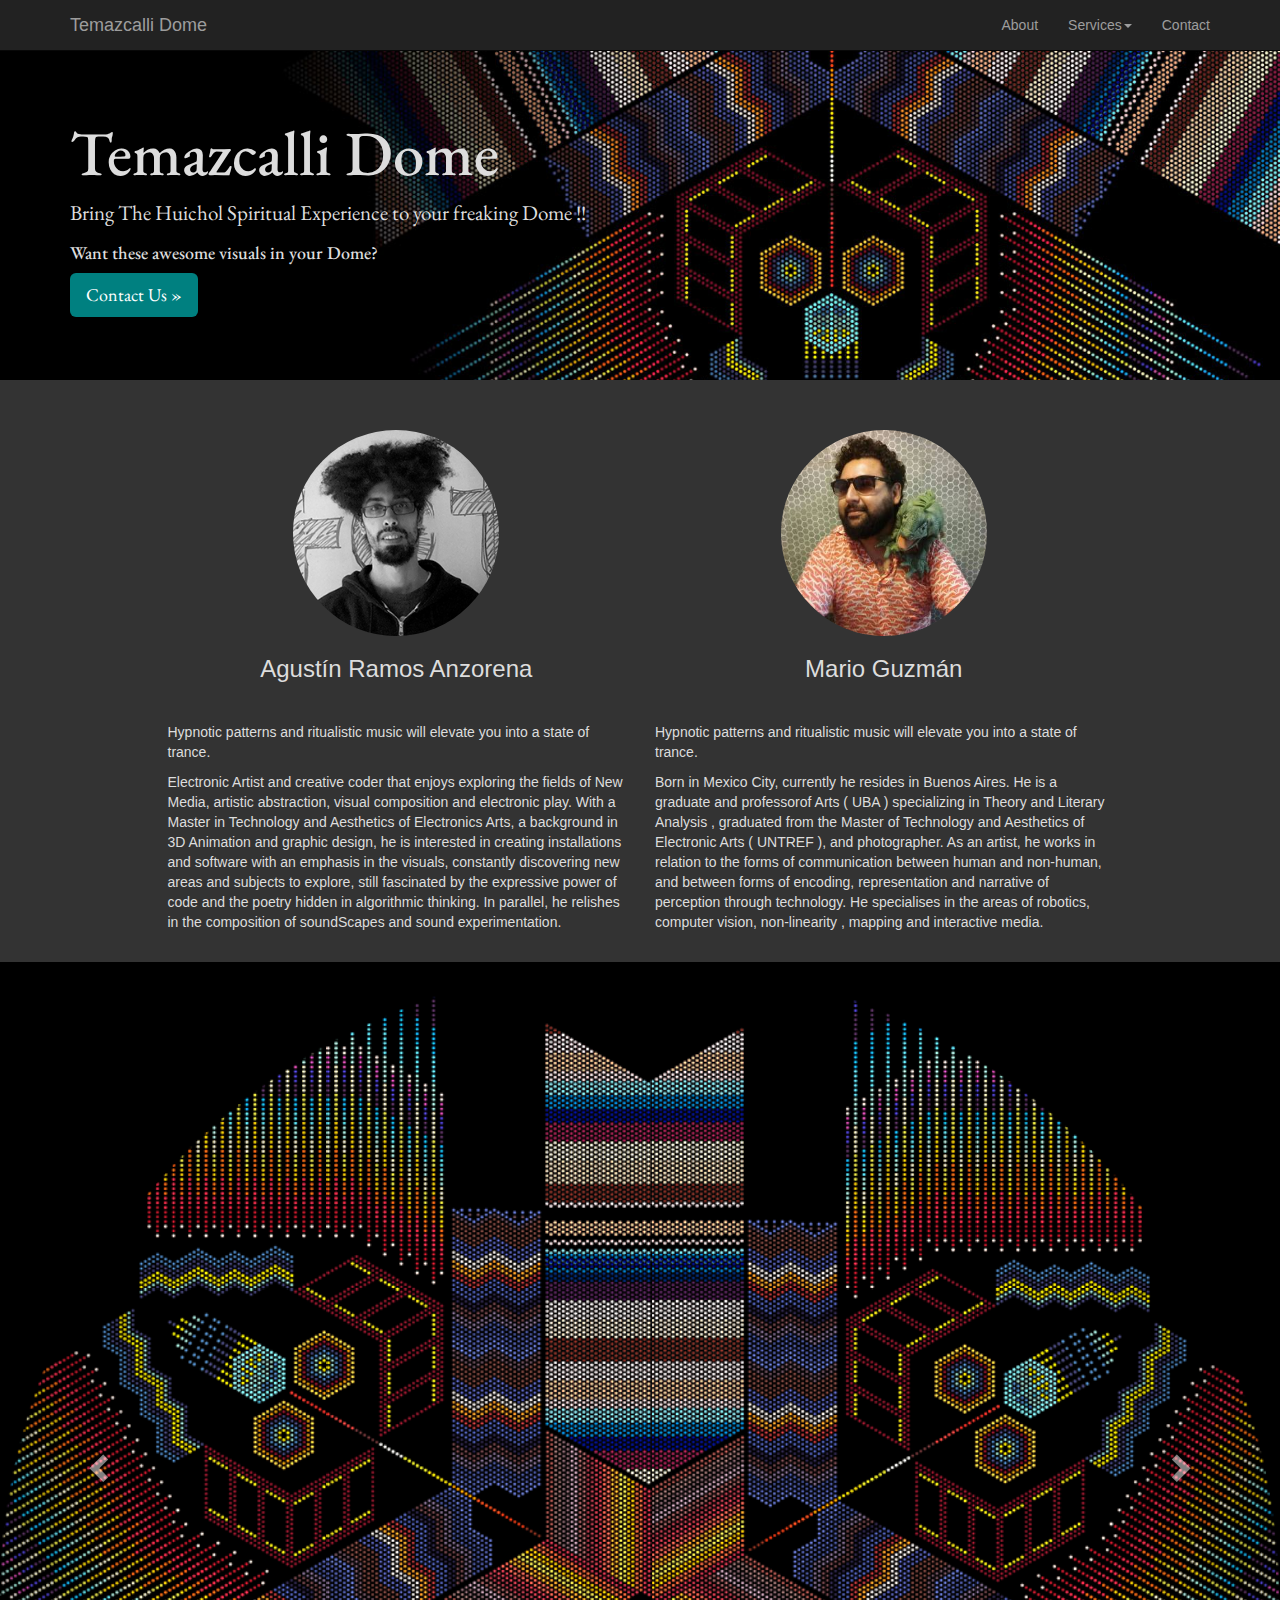
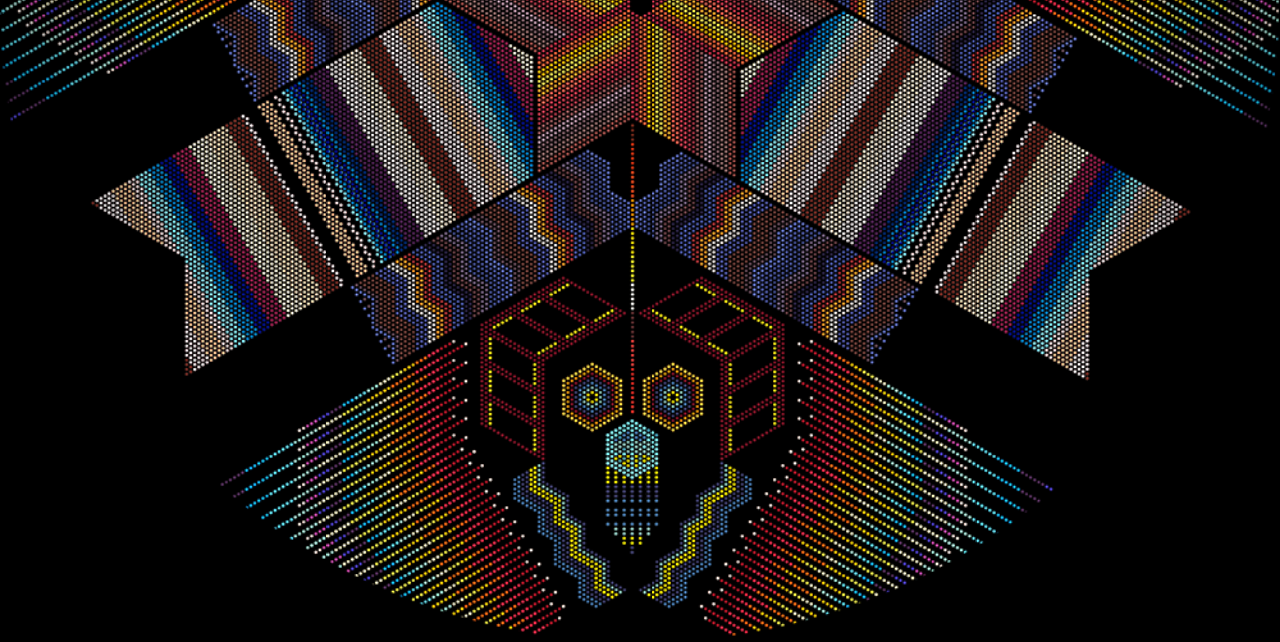
==== www/about.html @ 321fd88d "agregue about, contact y un links de navbar" ====
<!DOCTYPE html>
<html lang="en">
  <head>
    <meta charset="utf-8">
    <meta http-equiv="X-UA-Compatible" content="IE=edge">
    <meta name="viewport" content="width=device-width, initial-scale=1">
    <title>Temazcalli Dome</title>

   <!-- FONT -->
    <link href="https://fonts.googleapis.com/css?family=EB+Garamond" rel="stylesheet">

    <link href="css/bootstrap.min.css" rel="stylesheet">
    <link href="css/estilos.css" rel="stylesheet">

    <!--[if lt IE 9]>
      <script src="https://oss.maxcdn.com/html5shiv/3.7.2/html5shiv.min.js"></script>
      <script src="https://oss.maxcdn.com/respond/1.4.2/respond.min.js"></script>
    <![endif]-->


  </head>
  <body>
    <!-- NAV BAR -->
    <nav class="navbar navbar-inverse navbar-static-top">
    <div class="container">
       <div class="navbar-header">
           <button type="button" class="navbar-toggle collapsed" data-toggle="collapse" data-target="#bs-example-navbar-collapse-1" aria-expanded="false">
              <span class="sr-only">Toggle navigation</span>
              <span class="icon-bar"></span>
              <span class="icon-bar"></span>
              <span class="icon-bar"></span>
           </button>
           <a class="navbar-brand" href="index.html">Temazcalli Dome</a>
       </div>
       <div class="collapse navbar-collapse" id="bs-example-navbar-collapse-1">
           <ul class="nav navbar-nav navbar-right">
              <li><a href="about.html">About</a></li>
              <li class="dropdown">
                 <a href="#" class="dropdown-toggle" data-toggle="dropdown" role="button" aria-haspopup="true" aria-expanded="false">Services<span class="caret"></span></a>
                 <ul class="dropdown-menu">
                    <li><a href="#">Design</a></li>
                    <li><a href="#">Development</a></li>
                    <li><a href="#">Consulting</a></li>
                 </ul>
              </li>
              <li><a href="contact.html">Contact</a></li>
           </ul>
       </div>
    </div>
  </nav>

   <!-- JUMBOTRON LANDING -->

   <div class="jumbotron">
	<div class="container">
		<h1>Temazcalli Dome</h1>
		<p>Bring The Huichol Spiritual Experience to your freaking Dome !!</p>
      <h4>Want these awesome visuals in your Dome?</h4>
		<p>
         <a class="btn btn-primary btn-lg" href="contact.html" role="button">Contact Us »</a>
      </p>
	</div>
</div>

<!-- A 3 COLUMN GRID -->
<section class="coolStuffSection">
   <div class="container">
      <div class="row">
        <!-- <h2>About the artists</h2> -->
         <div class="col-md-5 col-md-offset-1">
<img src="images/agusfoto.png" class="img-circle" alt="Agustín Ramos Anzorena">            <!-- <span class="glyphicon glyphicon-eye-open" aria-hidden="true"></span> -->
            <h3>Agustín Ramos Anzorena</h3>
            <p>Hypnotic patterns and ritualistic music will elevate you into a state of trance.</p>
            <p>Electronic Artist and creative coder that enjoys exploring the fields of New Media, artistic abstraction, visual composition and electronic play. With a Master in Technology and Aesthetics of Electronics Arts, a background in 3D Animation and graphic design, he is interested in creating installations and software with an emphasis in the visuals, constantly discovering new areas and subjects to explore, still fascinated by the expressive power of code and the poetry hidden in algorithmic thinking. In parallel, he relishes in the composition of soundScapes and sound experimentation.</p>
         </div>
         <div class="col-md-5">
           <img src="images/mariofoto.jpg" class="img-circle" alt="Mario Guzmán">            <!-- <span class="glyphicon glyphicon-eye-open" aria-hidden="true"></span> -->
            <!-- <span class="glyphicon glyphicon-eye-open" aria-hidden="true"></span> -->
            <h3>Mario Guzmán</h3>
            <p>Hypnotic patterns and ritualistic music will elevate you into a state of trance.</p>
            <p>Born in Mexico City, currently he resides in Buenos Aires. He is a graduate and professorof Arts ( UBA ) specializing in Theory and Literary Analysis , graduated from the Master of Technology and Aesthetics of Electronic Arts ( UNTREF ), and photographer. As an artist, he works in relation to the forms of communication between human and non-human, and between forms of encoding, representation and narrative of perception through technology. He specialises in the areas of robotics, computer vision, non-linearity , mapping and interactive media.</p>
         </div>

      </div>
   </div>
</section>

<!-- Carousel
    ================================================== -->
    <div id="myCarousel" class="carousel slide" data-ride="carousel">
      <!-- Indicators -->
      <!--
      <ol class="carousel-indicators">
        <li data-target="#myCarousel" data-slide-to="0" class="active"></li>
        <li data-target="#myCarousel" data-slide-to="1"></li>
        <li data-target="#myCarousel" data-slide-to="2"></li>
      </ol>
   -->
      <div class="carousel-inner" role="listbox">
        <div class="item active">
          <img class="d-block img-responsive" src="images/temazcalli_1.png" alt="First slide">
         <!--
          <div class="container">
            <div class="carousel-caption">
              <h1>Example headline.</h1>
              <p>Note: If you're viewing this page via a <code>file://</code> URL, the "next" and "previous" Glyphicon buttons on the left and right might not load/display properly due to web browser security rules.</p>
              <p><a class="btn btn-lg btn-primary" href="#" role="button">Sign up today</a></p>
            </div>
          </div>
         -->
        </div>
        <div class="item">
          <img class="d-block img-fluid" src="images/temazcalli_2.png" alt="Second slide">
        </div>
        <div class="item">
          <img class="d-block img-fluid" src="images/temazcalli_3.png" alt="Third slide">
        </div>
      </div>
      <a class="left carousel-control" href="#myCarousel" role="button" data-slide="prev">
        <span class="glyphicon glyphicon-chevron-left" aria-hidden="true"></span>
        <span class="sr-only">Previous</span>
      </a>
      <a class="right carousel-control" href="#myCarousel" role="button" data-slide="next">
        <span class="glyphicon glyphicon-chevron-right" aria-hidden="true"></span>
        <span class="sr-only">Next</span>
      </a>
    </div><!-- /.carousel -->

<script src="https://ajax.googleapis.com/ajax/libs/jquery/1.11.3/jquery.min.js"></script>
    <script src="js/bootstrap.min.js"></script>
    <!--
    <script>
      $('#myCarousel').carousel('pause');
    </script>
    -->
  </body>
</html>
---- www/css/estilos.css ----
body{
   background-color: #333333;
   color: #DDDDDD;
}


.jumbotron{
   font-family: 'EB Garamond', serif;
   background-image: url("../images/temazcalli_0.png");
   background-size: cover;
}

.btn-primary{
   background-color: teal;
   border: 0px;
}

.navbar {
   margin-bottom: 0px;
}

.col-md-4 li{
   margin-bottom: 10px;
}

#myCarousel{
   background-color: black;
   height: 1000px;
   margin-top: 20px;
}

.carousel-inner>.item>img, .carousel-inner>.item>a>img {
   display: block;
   height: auto;
   max-width: 100%;
   line-height: 1;
   width: 100%; // TO CENTER IMAGE IN CAROUSEL
}

.coolStuffSection{
   text-align: center;
   margin-top: 50px;
}

.coolStuffSection p{
   text-align: left;
}
.coolStuffSection ul{
   text-align: left;
}

.coolStuffSection h3{
   margin-bottom: 40px;
}

.glyphicon{
   font-size: 70px;
}

/*---------- IMAGENES -----------*/

.img-circle {
width: 45%;
}

/*---------- TEXTO -----------*/

p {


}
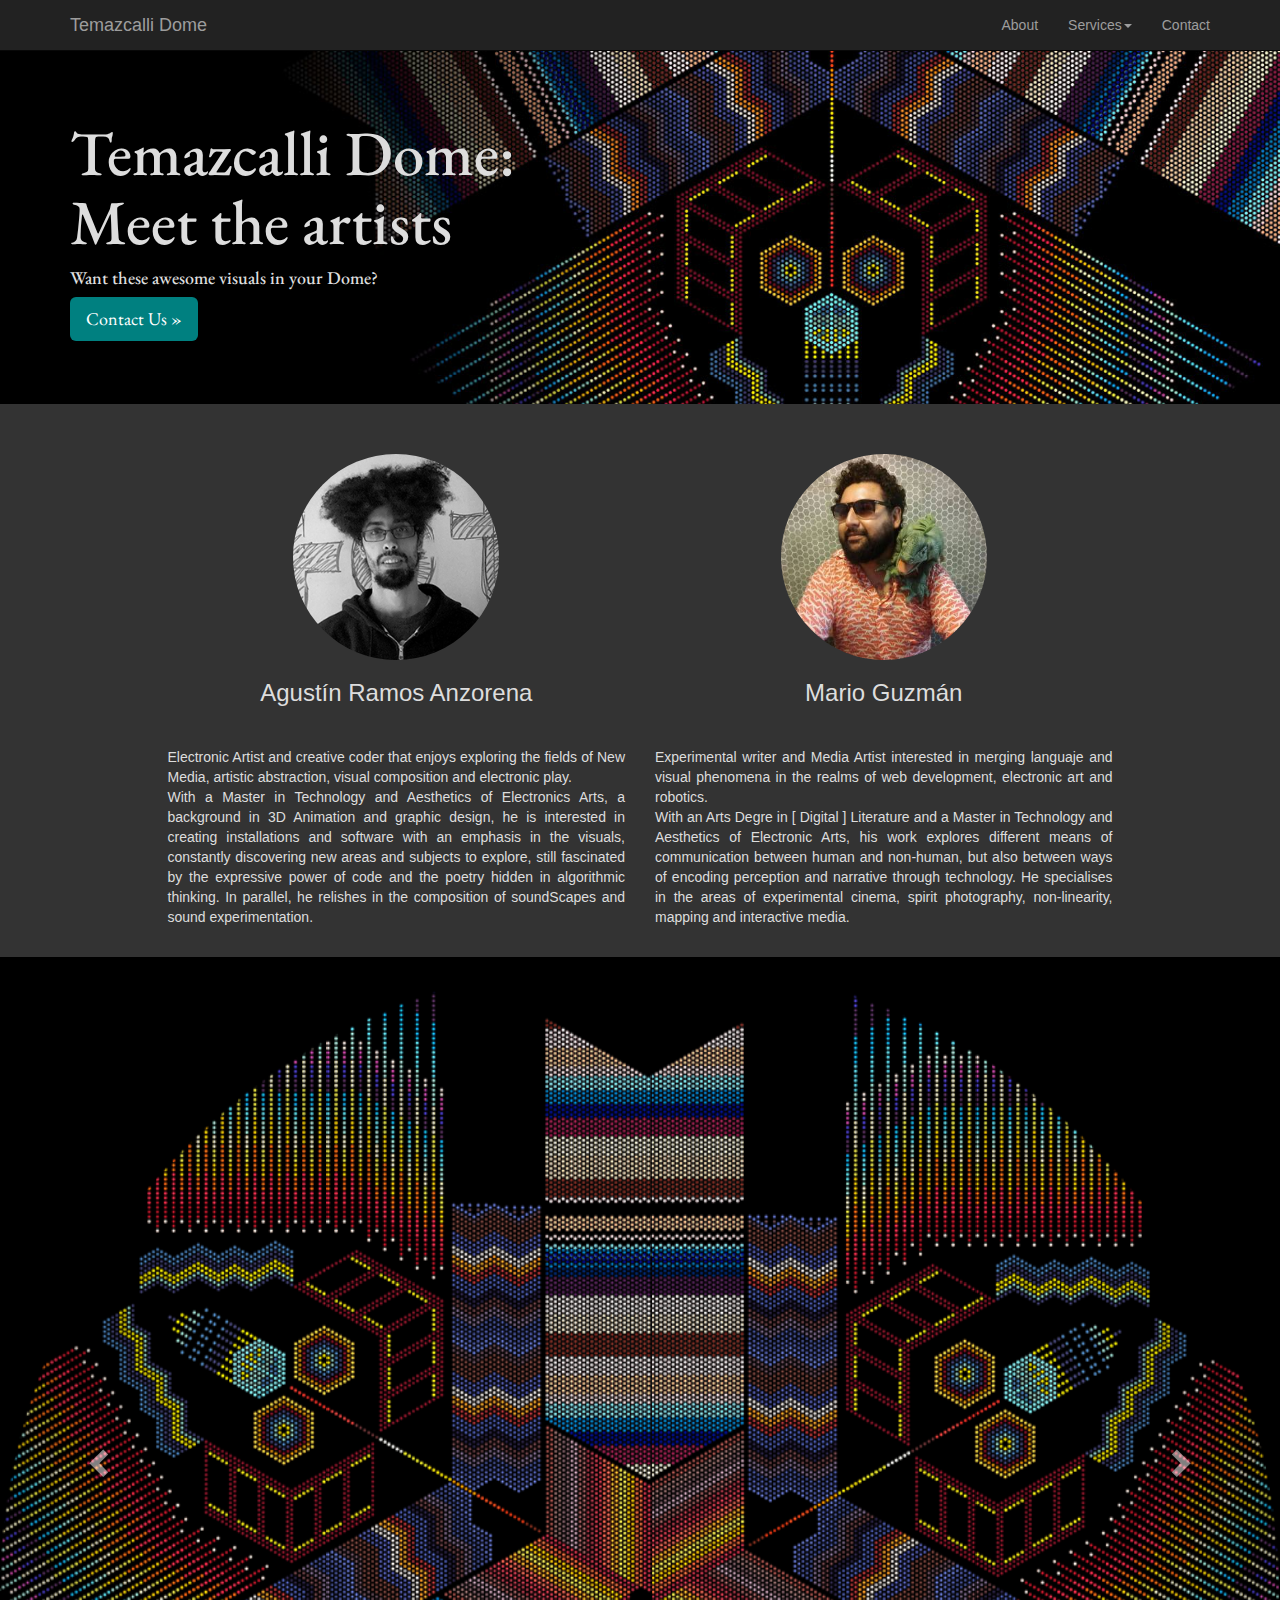
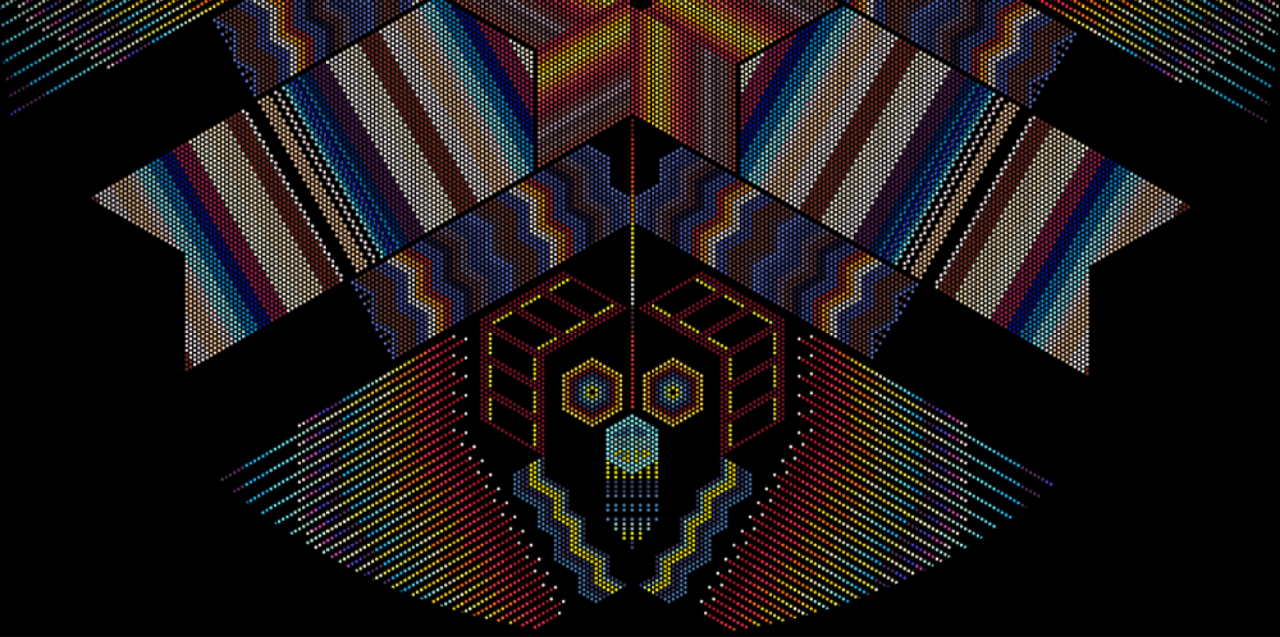
==== commit 17464ed1: "cambios en las bios" ====
--- a/www/about.html
+++ b/www/about.html
@@ -52,9 +52,10 @@
    <!-- JUMBOTRON LANDING -->
 
    <div class="jumbotron">
-	<div class="container">
-		<h1>Temazcalli Dome</h1>
-		<p>Bring The Huichol Spiritual Experience to your freaking Dome !!</p>
+	<div class="container bio">
+		<h1>Temazcalli Dome: <br>Meet the artists</h1>
+    <!-- <h2>Meet the artists</h2> -->
+		<!-- <p>Bring The Huichol Spiritual Experience to your freaking Dome !!</p> -->
       <h4>Want these awesome visuals in your Dome?</h4>
 		<p>
          <a class="btn btn-primary btn-lg" href="contact.html" role="button">Contact Us »</a>
@@ -63,22 +64,24 @@
 </div>
 
 <!-- A 3 COLUMN GRID -->
-<section class="coolStuffSection">
+<section class="coolStuffSection bio">
    <div class="container">
       <div class="row">
         <!-- <h2>About the artists</h2> -->
          <div class="col-md-5 col-md-offset-1">
 <img src="images/agusfoto.png" class="img-circle" alt="Agustín Ramos Anzorena">            <!-- <span class="glyphicon glyphicon-eye-open" aria-hidden="true"></span> -->
             <h3>Agustín Ramos Anzorena</h3>
-            <p>Hypnotic patterns and ritualistic music will elevate you into a state of trance.</p>
-            <p>Electronic Artist and creative coder that enjoys exploring the fields of New Media, artistic abstraction, visual composition and electronic play. With a Master in Technology and Aesthetics of Electronics Arts, a background in 3D Animation and graphic design, he is interested in creating installations and software with an emphasis in the visuals, constantly discovering new areas and subjects to explore, still fascinated by the expressive power of code and the poetry hidden in algorithmic thinking. In parallel, he relishes in the composition of soundScapes and sound experimentation.</p>
+            <!-- <p>Hypnotic patterns and ritualistic music will elevate you into a state of trance.</p> -->
+            <p>Electronic Artist and creative coder that enjoys exploring the fields of New Media, artistic abstraction, visual composition and electronic play. <br>
+              With a Master in Technology and Aesthetics of Electronics Arts, a background in 3D Animation and graphic design, he is interested in creating installations and software with an emphasis in the visuals, constantly discovering new areas and subjects to explore, still fascinated by the expressive power of code and the poetry hidden in algorithmic thinking. In parallel, he relishes in the composition of soundScapes and sound experimentation.</p>
          </div>
          <div class="col-md-5">
            <img src="images/mariofoto.jpg" class="img-circle" alt="Mario Guzmán">            <!-- <span class="glyphicon glyphicon-eye-open" aria-hidden="true"></span> -->
             <!-- <span class="glyphicon glyphicon-eye-open" aria-hidden="true"></span> -->
             <h3>Mario Guzmán</h3>
-            <p>Hypnotic patterns and ritualistic music will elevate you into a state of trance.</p>
-            <p>Born in Mexico City, currently he resides in Buenos Aires. He is a graduate and professorof Arts ( UBA ) specializing in Theory and Literary Analysis , graduated from the Master of Technology and Aesthetics of Electronic Arts ( UNTREF ), and photographer. As an artist, he works in relation to the forms of communication between human and non-human, and between forms of encoding, representation and narrative of perception through technology. He specialises in the areas of robotics, computer vision, non-linearity , mapping and interactive media.</p>
+            <!-- <p>Hypnotic patterns and ritualistic music will elevate you into a state of trance.</p> -->
+            <p>Experimental writer and Media Artist interested in merging languaje and visual phenomena in the realms of web development, electronic art and robotics. <br>
+            With an Arts Degre in [ Digital ] Literature and a Master in Technology and Aesthetics of Electronic Arts, his work explores different means of communication between human and non-human, but also between ways of encoding perception and narrative through technology. He specialises in the areas of experimental cinema, spirit photography, non-linearity, mapping and interactive media.</p>
          </div>
 
       </div>
--- a/www/css/estilos.css
+++ b/www/css/estilos.css
@@ -61,11 +61,11 @@
 
 .img-circle {
 width: 45%;
+
 }
 
 /*---------- TEXTO -----------*/
 
-p {
-
-
+.bio p{
+    text-align: justify;
 }
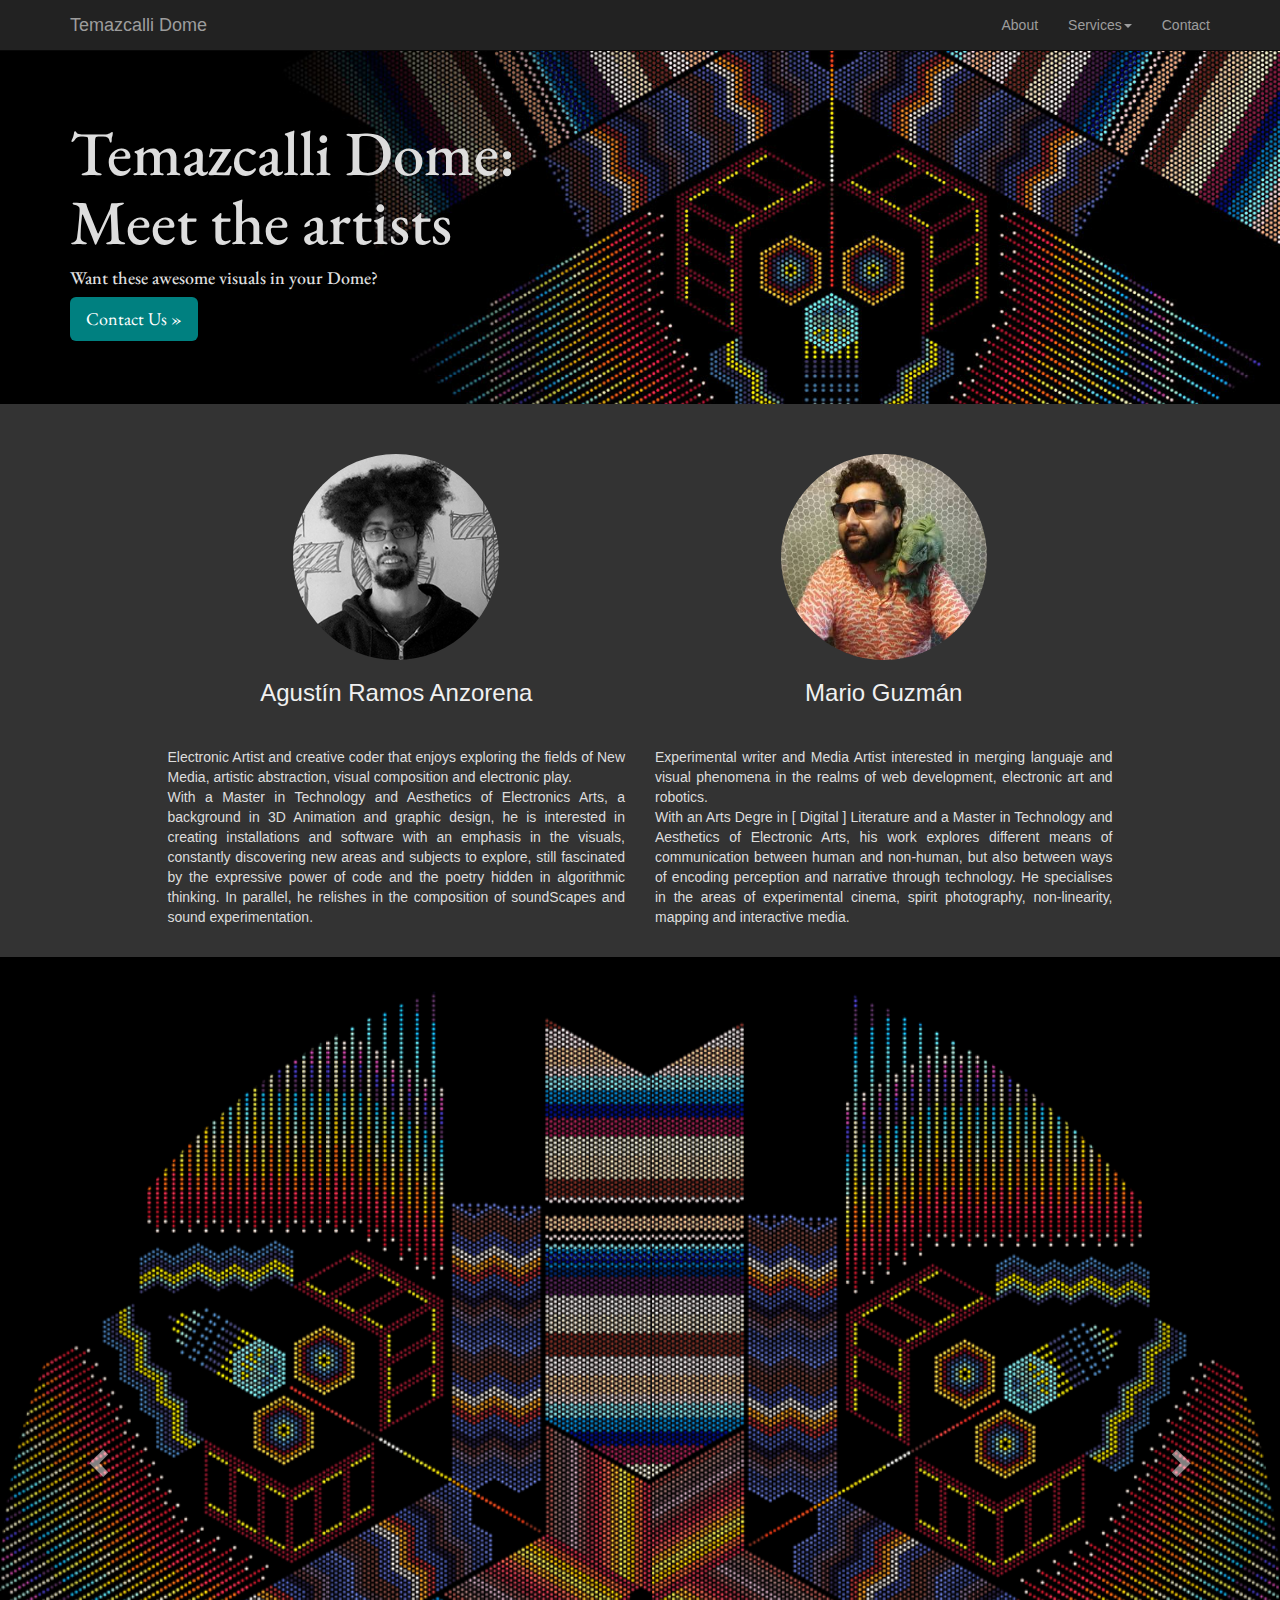
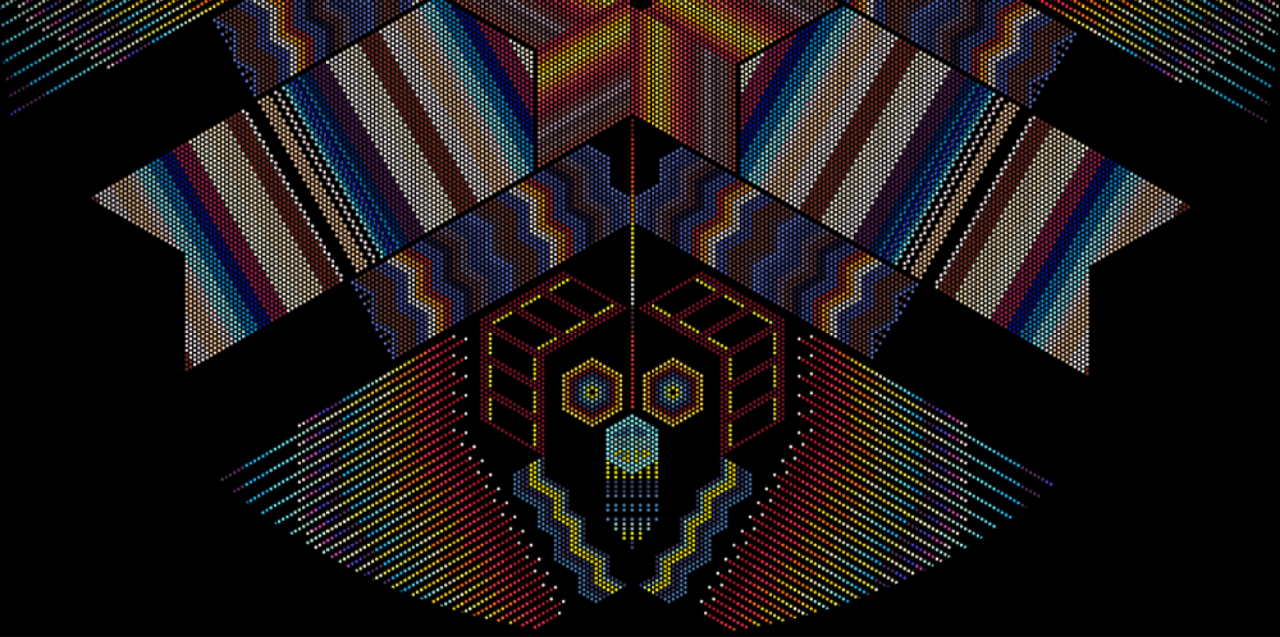
==== commit 5e698126: "funciona el contact mail" ====
--- a/www/about.html
+++ b/www/about.html
@@ -1,108 +1,118 @@
 <!DOCTYPE html>
 <html lang="en">
-  <head>
-    <meta charset="utf-8">
-    <meta http-equiv="X-UA-Compatible" content="IE=edge">
-    <meta name="viewport" content="width=device-width, initial-scale=1">
-    <title>Temazcalli Dome</title>
 
-   <!-- FONT -->
-    <link href="https://fonts.googleapis.com/css?family=EB+Garamond" rel="stylesheet">
+<head>
+  <meta charset="utf-8">
+  <meta http-equiv="X-UA-Compatible" content="IE=edge">
+  <meta name="viewport" content="width=device-width, initial-scale=1">
+  <title>Temazcalli Dome</title>
 
-    <link href="css/bootstrap.min.css" rel="stylesheet">
-    <link href="css/estilos.css" rel="stylesheet">
+  <!-- FONT -->
+  <link href="https://fonts.googleapis.com/css?family=EB+Garamond" rel="stylesheet">
 
-    <!--[if lt IE 9]>
+  <link href="css/bootstrap.min.css" rel="stylesheet">
+  <link href="css/estilos.css" rel="stylesheet">
+
+  <!--[if lt IE 9]>
       <script src="https://oss.maxcdn.com/html5shiv/3.7.2/html5shiv.min.js"></script>
       <script src="https://oss.maxcdn.com/respond/1.4.2/respond.min.js"></script>
     <![endif]-->
 
 
-  </head>
-  <body>
-    <!-- NAV BAR -->
-    <nav class="navbar navbar-inverse navbar-static-top">
+</head>
+
+<body>
+  <!-- NAV BAR -->
+  <nav class="navbar navbar-inverse navbar-static-top">
     <div class="container">
-       <div class="navbar-header">
-           <button type="button" class="navbar-toggle collapsed" data-toggle="collapse" data-target="#bs-example-navbar-collapse-1" aria-expanded="false">
+      <div class="navbar-header">
+        <button type="button" class="navbar-toggle collapsed" data-toggle="collapse" data-target="#bs-example-navbar-collapse-1" aria-expanded="false">
               <span class="sr-only">Toggle navigation</span>
               <span class="icon-bar"></span>
               <span class="icon-bar"></span>
               <span class="icon-bar"></span>
            </button>
-           <a class="navbar-brand" href="index.html">Temazcalli Dome</a>
-       </div>
-       <div class="collapse navbar-collapse" id="bs-example-navbar-collapse-1">
-           <ul class="nav navbar-nav navbar-right">
-              <li><a href="about.html">About</a></li>
-              <li class="dropdown">
-                 <a href="#" class="dropdown-toggle" data-toggle="dropdown" role="button" aria-haspopup="true" aria-expanded="false">Services<span class="caret"></span></a>
-                 <ul class="dropdown-menu">
-                    <li><a href="#">Design</a></li>
-                    <li><a href="#">Development</a></li>
-                    <li><a href="#">Consulting</a></li>
-                 </ul>
-              </li>
-              <li><a href="contact.html">Contact</a></li>
-           </ul>
-       </div>
+        <a class="navbar-brand" href="index.html">Temazcalli Dome</a>
+      </div>
+      <div class="collapse navbar-collapse" id="bs-example-navbar-collapse-1">
+        <ul class="nav navbar-nav navbar-right">
+          <li><a href="about.html">About</a></li>
+          <li class="dropdown">
+            <a href="#" class="dropdown-toggle" data-toggle="dropdown" role="button" aria-haspopup="true" aria-expanded="false">Services<span class="caret"></span></a>
+            <ul class="dropdown-menu">
+              <li><a href="#">Design</a></li>
+              <li><a href="#">Development</a></li>
+              <li><a href="#">Consulting</a></li>
+            </ul>
+          </li>
+          <li><a href="contact.html">Contact</a></li>
+        </ul>
+      </div>
     </div>
   </nav>
 
-   <!-- JUMBOTRON LANDING -->
+  <!-- JUMBOTRON LANDING -->
 
-   <div class="jumbotron">
-	<div class="container bio">
-		<h1>Temazcalli Dome: <br>Meet the artists</h1>
-    <!-- <h2>Meet the artists</h2> -->
-		<!-- <p>Bring The Huichol Spiritual Experience to your freaking Dome !!</p> -->
+  <div class="jumbotron">
+    <div class="container bio">
+      <h1>Temazcalli Dome: <br>Meet the artists</h1>
+      <!-- <h2>Meet the artists</h2> -->
+      <!-- <p>Bring The Huichol Spiritual Experience to your freaking Dome !!</p> -->
       <h4>Want these awesome visuals in your Dome?</h4>
-		<p>
-         <a class="btn btn-primary btn-lg" href="contact.html" role="button">Contact Us »</a>
+      <p>
+        <a class="btn btn-primary btn-lg" href="contact.html" role="button">Contact Us »</a>
       </p>
-	</div>
-</div>
+    </div>
+  </div>
 
-<!-- A 3 COLUMN GRID -->
-<section class="coolStuffSection bio">
-   <div class="container">
+  <!-- A 3 COLUMN GRID -->
+  <section class="coolStuffSection bio">
+    <div class="container">
       <div class="row">
         <!-- <h2>About the artists</h2> -->
-         <div class="col-md-5 col-md-offset-1">
-<img src="images/agusfoto.png" class="img-circle" alt="Agustín Ramos Anzorena">            <!-- <span class="glyphicon glyphicon-eye-open" aria-hidden="true"></span> -->
-            <h3>Agustín Ramos Anzorena</h3>
-            <!-- <p>Hypnotic patterns and ritualistic music will elevate you into a state of trance.</p> -->
-            <p>Electronic Artist and creative coder that enjoys exploring the fields of New Media, artistic abstraction, visual composition and electronic play. <br>
-              With a Master in Technology and Aesthetics of Electronics Arts, a background in 3D Animation and graphic design, he is interested in creating installations and software with an emphasis in the visuals, constantly discovering new areas and subjects to explore, still fascinated by the expressive power of code and the poetry hidden in algorithmic thinking. In parallel, he relishes in the composition of soundScapes and sound experimentation.</p>
-         </div>
-         <div class="col-md-5">
-           <img src="images/mariofoto.jpg" class="img-circle" alt="Mario Guzmán">            <!-- <span class="glyphicon glyphicon-eye-open" aria-hidden="true"></span> -->
-            <!-- <span class="glyphicon glyphicon-eye-open" aria-hidden="true"></span> -->
-            <h3>Mario Guzmán</h3>
-            <!-- <p>Hypnotic patterns and ritualistic music will elevate you into a state of trance.</p> -->
-            <p>Experimental writer and Media Artist interested in merging languaje and visual phenomena in the realms of web development, electronic art and robotics. <br>
-            With an Arts Degre in [ Digital ] Literature and a Master in Technology and Aesthetics of Electronic Arts, his work explores different means of communication between human and non-human, but also between ways of encoding perception and narrative through technology. He specialises in the areas of experimental cinema, spirit photography, non-linearity, mapping and interactive media.</p>
-         </div>
+        <div class="col-md-5 col-md-offset-1">
+          <img src="images/agusfoto.png" class="img-circle" alt="Agustín Ramos Anzorena">
+          <!-- <span class="glyphicon glyphicon-eye-open" aria-hidden="true"></span> -->
+          <a href="http://www.pleek.net/" style="color: rgb(240,240,240)">
+            <h3>Agustín Ramos Anzorena</h3></a>
+
+          <!-- <p>Hypnotic patterns and ritualistic music will elevate you into a state of trance.</p> -->
+          <p>Electronic Artist and creative coder that enjoys exploring the fields of New Media, artistic abstraction, visual composition and electronic play. <br> With a Master in Technology and Aesthetics of Electronics Arts, a background in 3D Animation
+            and graphic design, he is interested in creating installations and software with an emphasis in the visuals, constantly discovering new areas and subjects to explore, still fascinated by the expressive power of code and the poetry hidden in
+            algorithmic thinking. In parallel, he relishes in the composition of soundScapes and sound experimentation.</p>
+        </div>
+        <div class="col-md-5">
+          <img src="images/mariofoto.jpg" class="img-circle" alt="Mario Guzmán">
+          <!-- <span class="glyphicon glyphicon-eye-open" aria-hidden="true"></span> -->
+          <!-- <span class="glyphicon glyphicon-eye-open" aria-hidden="true"></span> -->
+          <a href="http://www.mario-guzman.com" style="color: rgb(240,240,240)">
+            <h3>Mario Guzmán</h3></a>
+
+          <!-- <p>Hypnotic patterns and ritualistic music will elevate you into a state of trance.</p> -->
+          <p>Experimental writer and Media Artist interested in merging languaje and visual phenomena in the realms of web development, electronic art and robotics. <br> With an Arts Degre in [ Digital ] Literature and a Master in Technology and Aesthetics
+            of Electronic Arts, his work explores different means of communication between human and non-human, but also between ways of encoding perception and narrative through technology. He specialises in the areas of experimental cinema, spirit photography,
+            non-linearity, mapping and interactive media.</p>
+        </div>
 
       </div>
-   </div>
-</section>
+    </div>
+  </section>
 
-<!-- Carousel
+  <!-- Carousel
     ================================================== -->
-    <div id="myCarousel" class="carousel slide" data-ride="carousel">
-      <!-- Indicators -->
-      <!--
+  <div id="myCarousel" class="carousel slide" data-ride="carousel">
+    <!-- Indicators -->
+    <!--
       <ol class="carousel-indicators">
         <li data-target="#myCarousel" data-slide-to="0" class="active"></li>
         <li data-target="#myCarousel" data-slide-to="1"></li>
         <li data-target="#myCarousel" data-slide-to="2"></li>
       </ol>
    -->
-      <div class="carousel-inner" role="listbox">
-        <div class="item active">
-          <img class="d-block img-responsive" src="images/temazcalli_1.png" alt="First slide">
-         <!--
+    <div class="carousel-inner" role="listbox">
+      <div class="item active">
+        <img class="d-block img-responsive" src="images/temazcalli_1.png" alt="First slide">
+        <!--
           <div class="container">
             <div class="carousel-caption">
               <h1>Example headline.</h1>
@@ -111,30 +121,32 @@
             </div>
           </div>
          -->
-        </div>
-        <div class="item">
-          <img class="d-block img-fluid" src="images/temazcalli_2.png" alt="Second slide">
-        </div>
-        <div class="item">
-          <img class="d-block img-fluid" src="images/temazcalli_3.png" alt="Third slide">
-        </div>
       </div>
-      <a class="left carousel-control" href="#myCarousel" role="button" data-slide="prev">
+      <div class="item">
+        <img class="d-block img-fluid" src="images/temazcalli_2.png" alt="Second slide">
+      </div>
+      <div class="item">
+        <img class="d-block img-fluid" src="images/temazcalli_3.png" alt="Third slide">
+      </div>
+    </div>
+    <a class="left carousel-control" href="#myCarousel" role="button" data-slide="prev">
         <span class="glyphicon glyphicon-chevron-left" aria-hidden="true"></span>
         <span class="sr-only">Previous</span>
       </a>
-      <a class="right carousel-control" href="#myCarousel" role="button" data-slide="next">
+    <a class="right carousel-control" href="#myCarousel" role="button" data-slide="next">
         <span class="glyphicon glyphicon-chevron-right" aria-hidden="true"></span>
         <span class="sr-only">Next</span>
       </a>
-    </div><!-- /.carousel -->
+  </div>
+  <!-- /.carousel -->
 
-<script src="https://ajax.googleapis.com/ajax/libs/jquery/1.11.3/jquery.min.js"></script>
-    <script src="js/bootstrap.min.js"></script>
-    <!--
+  <script src="https://ajax.googleapis.com/ajax/libs/jquery/1.11.3/jquery.min.js"></script>
+  <script src="js/bootstrap.min.js"></script>
+  <!--
     <script>
       $('#myCarousel').carousel('pause');
     </script>
     -->
-  </body>
+</body>
+
 </html>
--- a/www/css/estilos.css
+++ b/www/css/estilos.css
@@ -7,6 +7,12 @@
 .jumbotron{
    font-family: 'EB Garamond', serif;
    background-image: url("../images/temazcalli_0.png");
+   background-size: cover;
+}
+
+.info{
+   font-family: 'EB Garamond', serif;
+   background-image: url("../images/1-ojo-de-pez.jpg");
    background-size: cover;
 }
 
